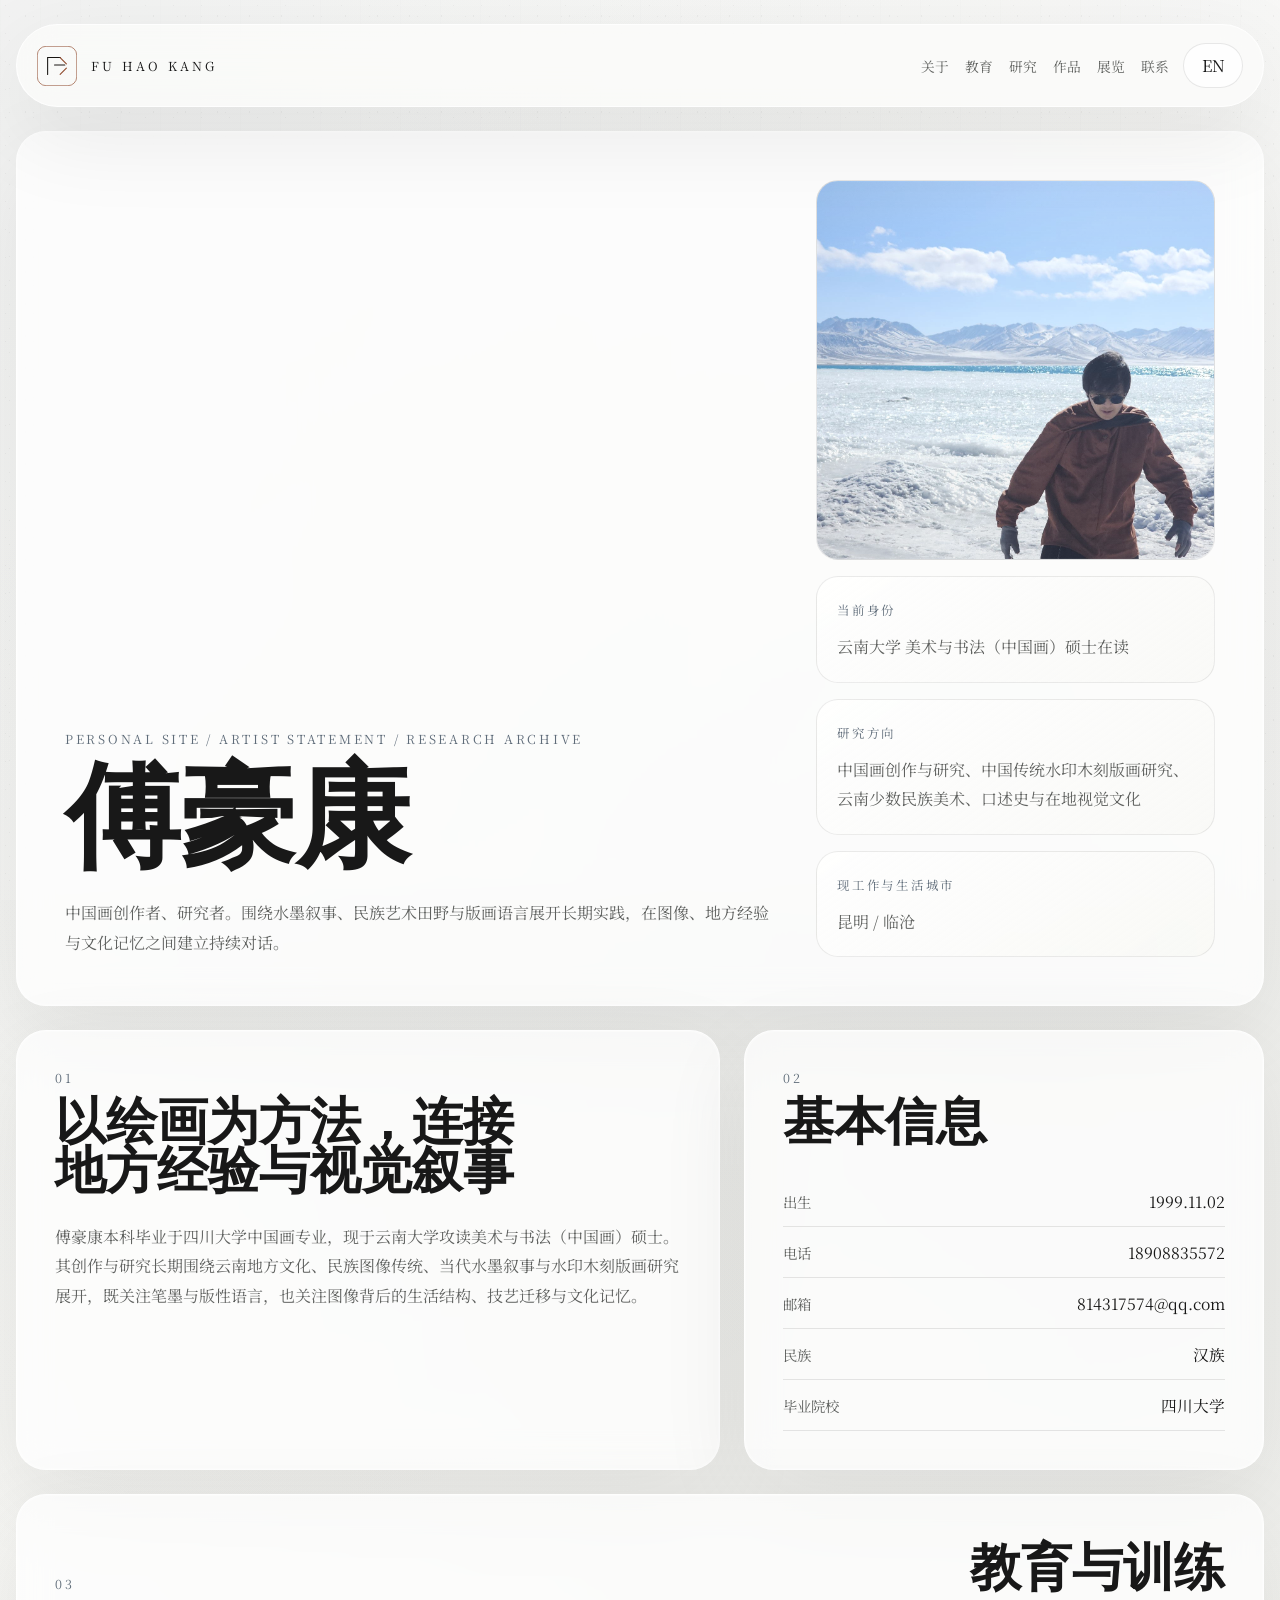
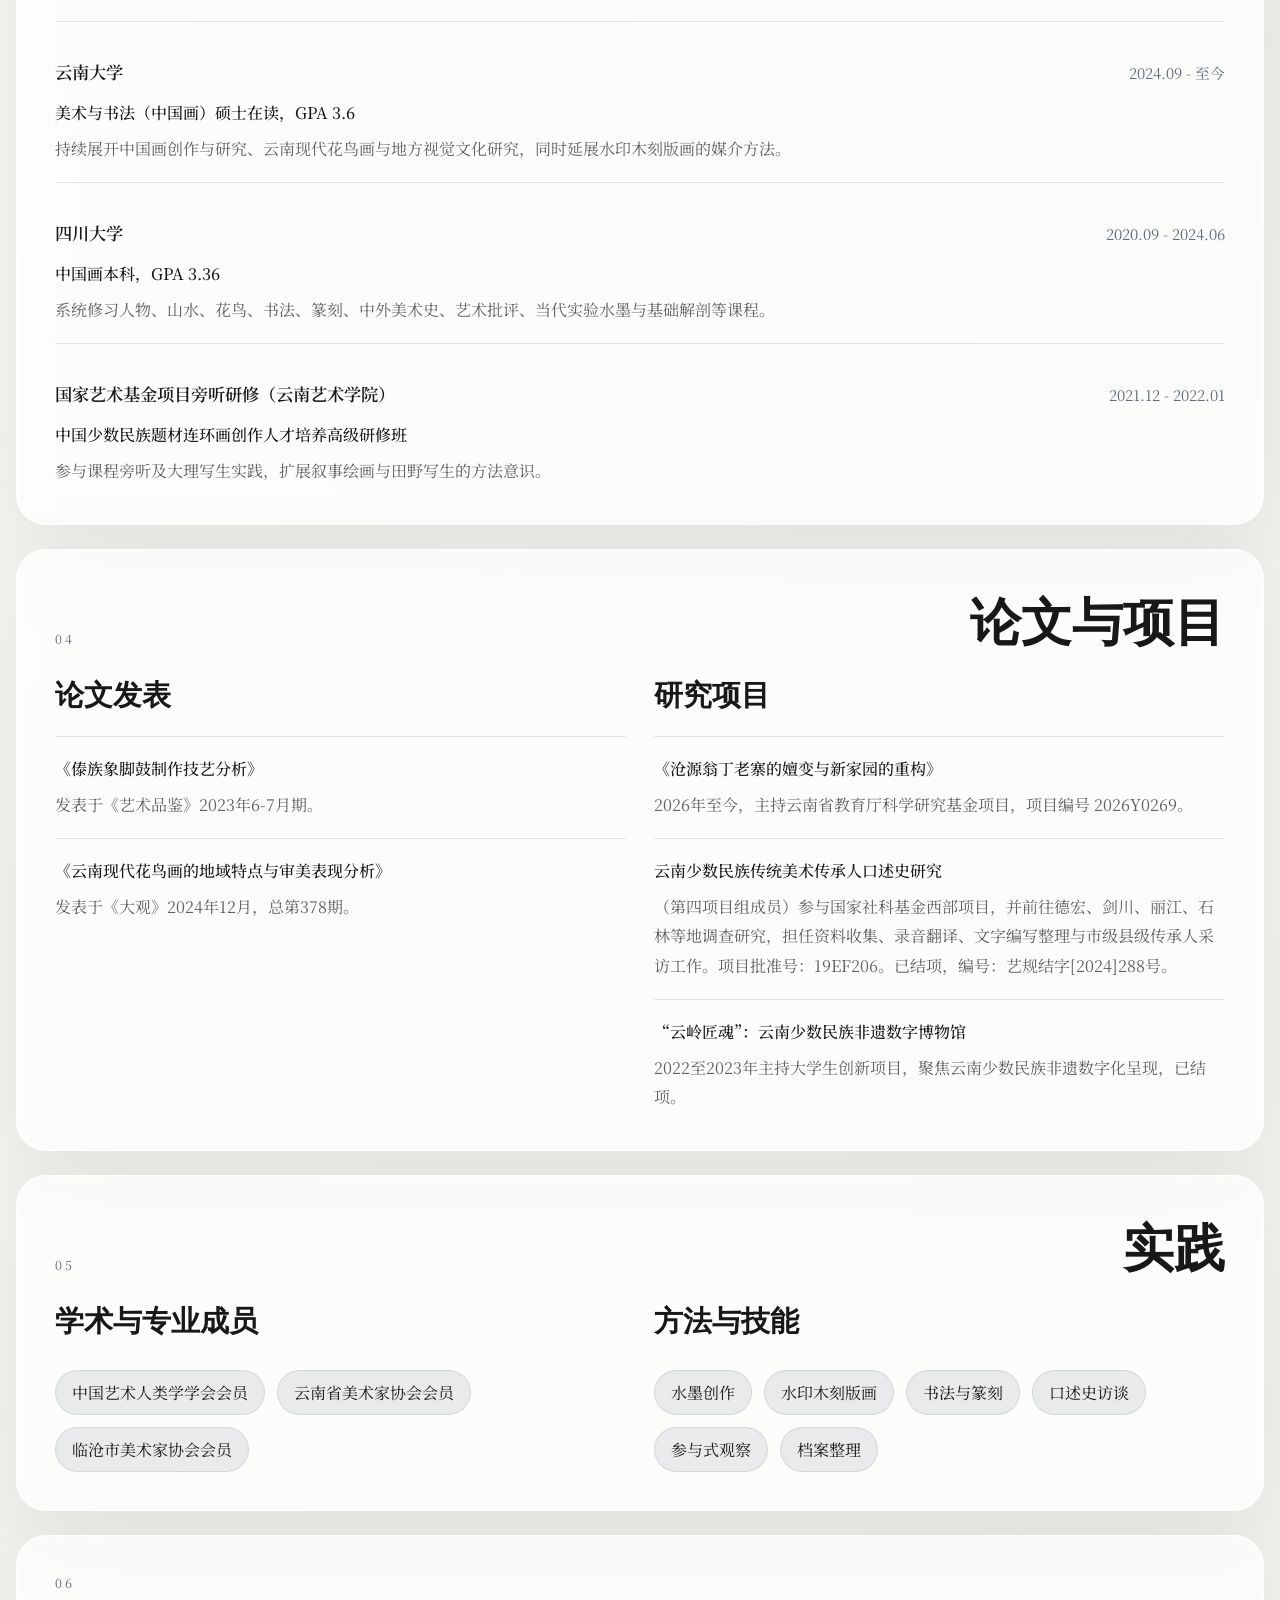
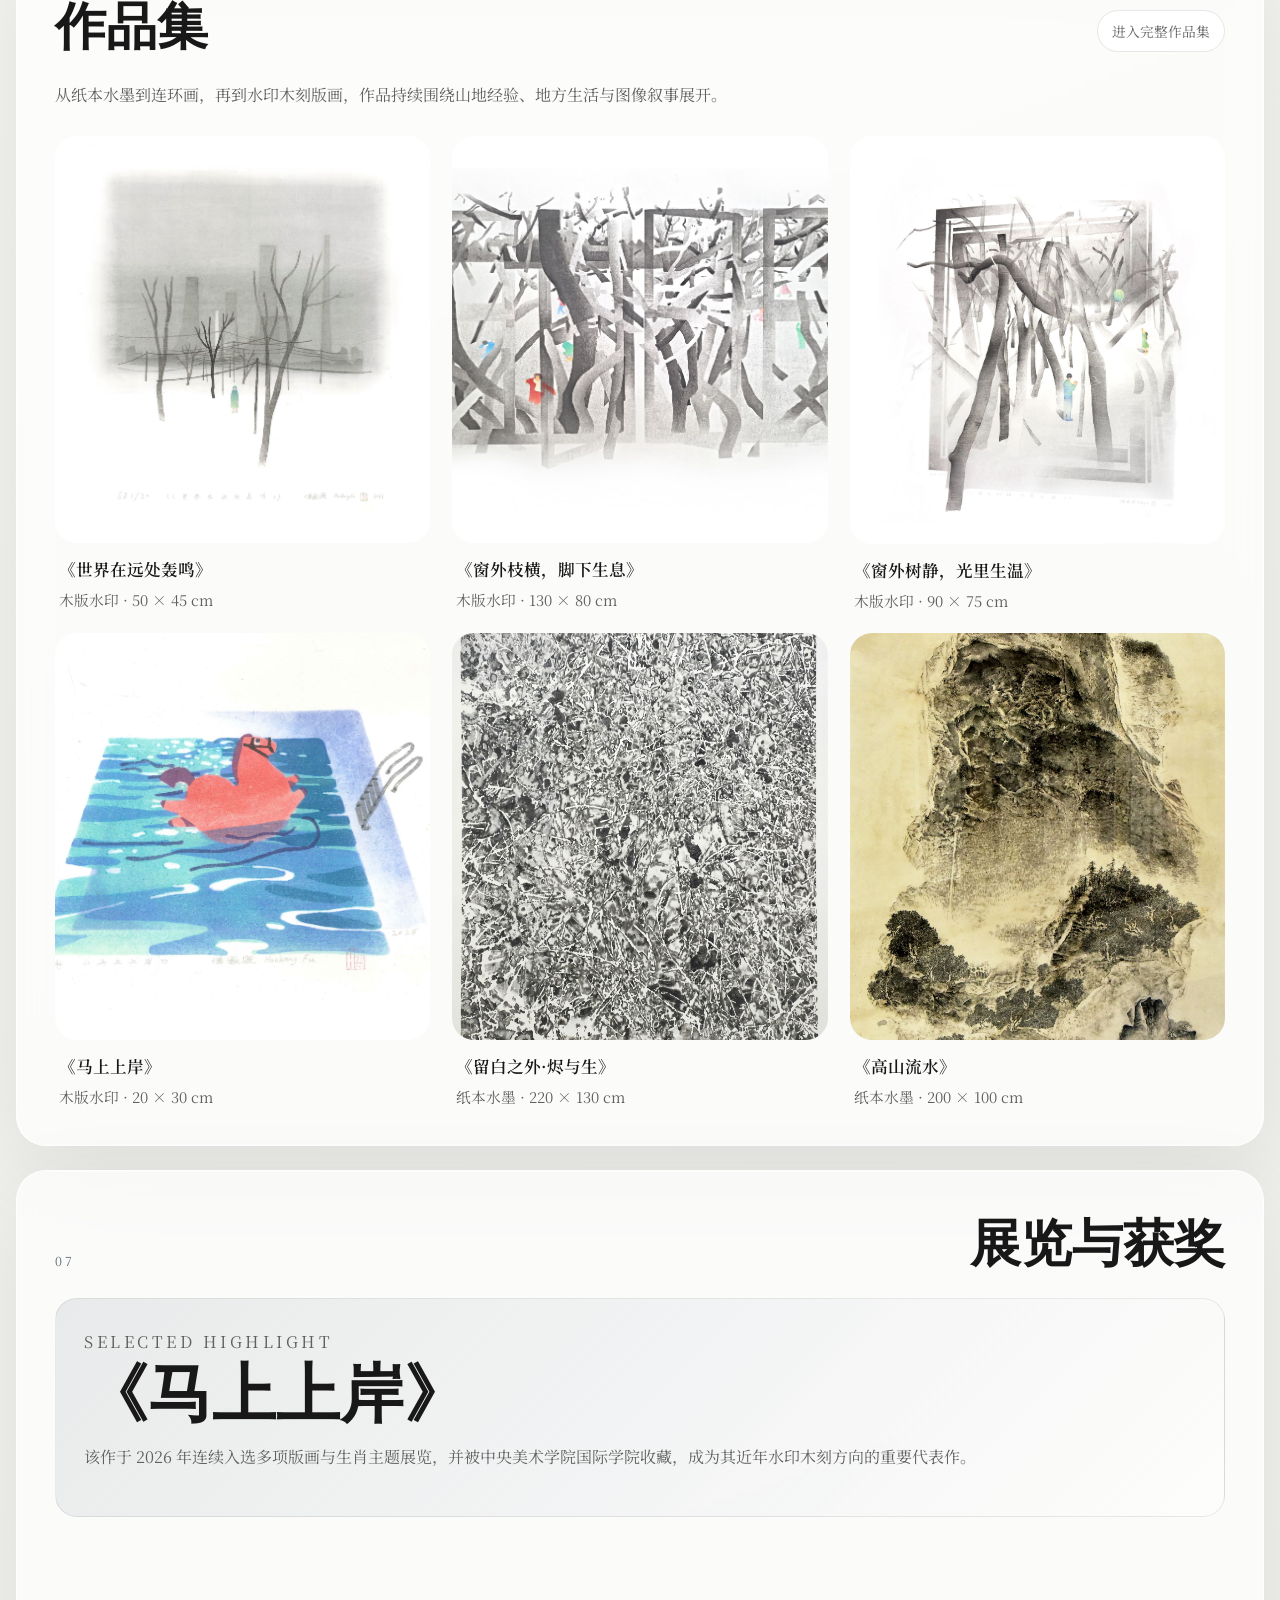
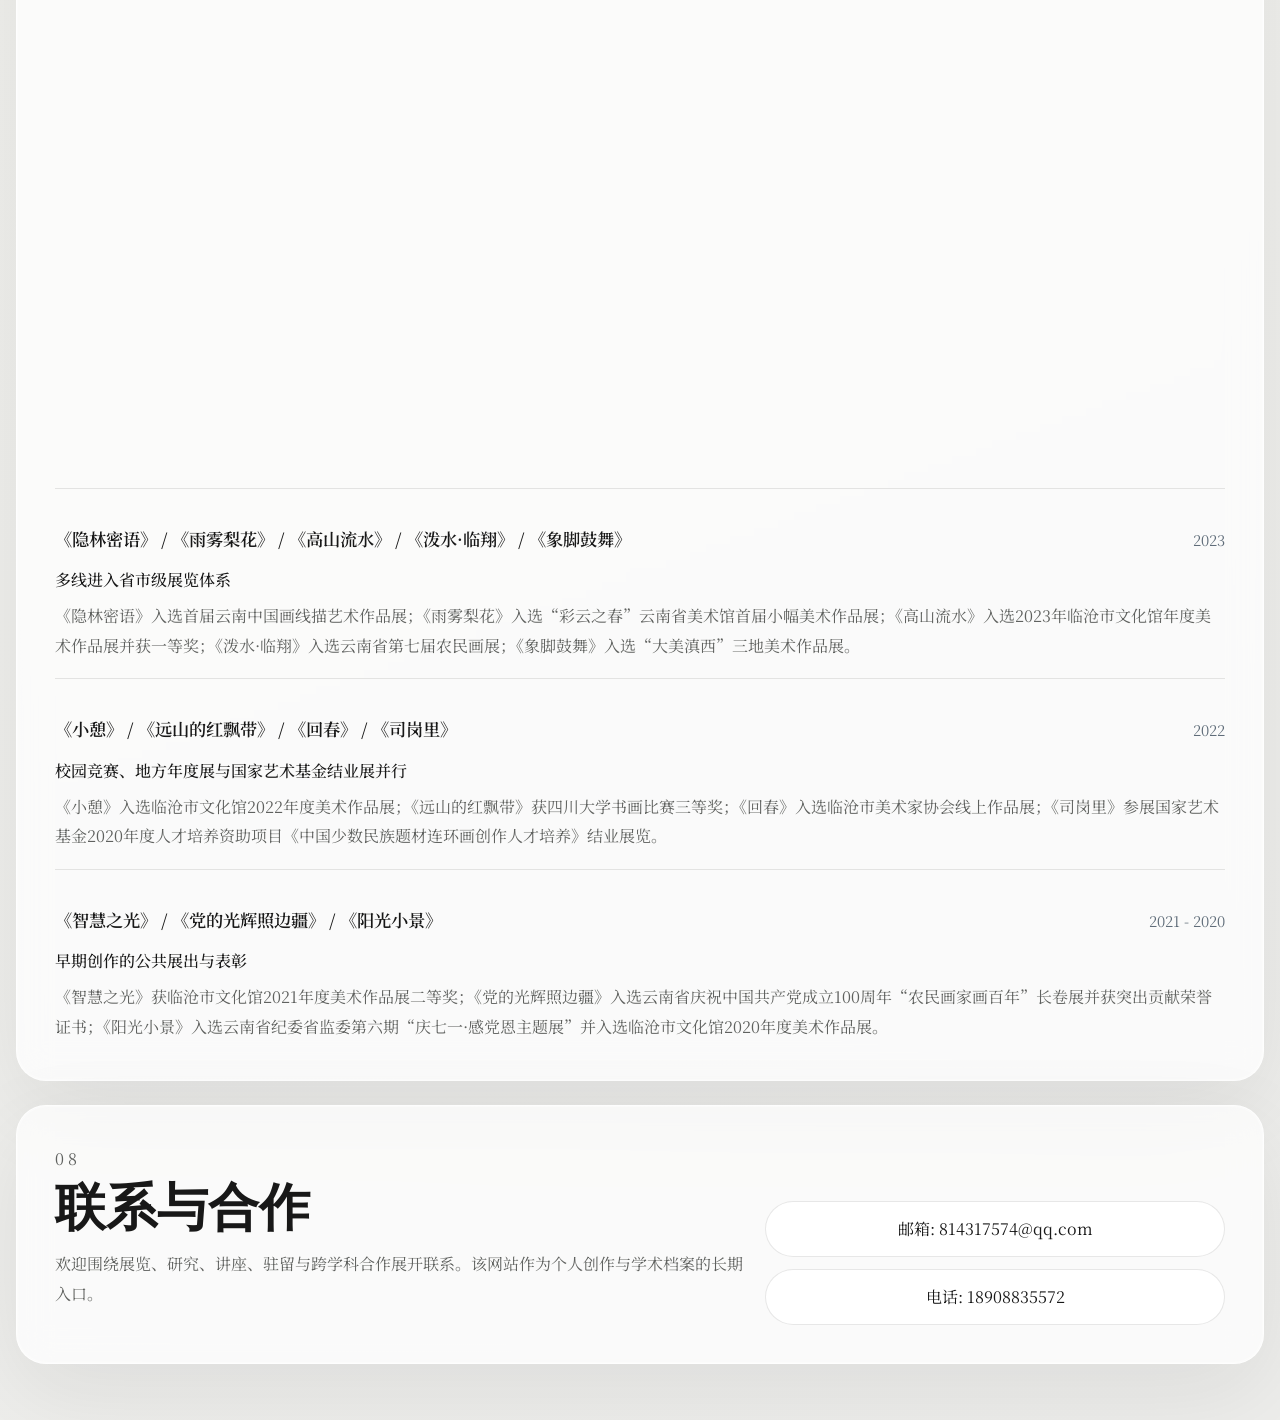
==== index.html @ 62b1da73 "Add files via upload" ====
<!DOCTYPE html>
<html lang="zh-CN">
  <head>
    <meta charset="UTF-8" />
    <meta name="viewport" content="width=device-width, initial-scale=1.0" />
    <title>傅豪康 | Fu Haokang</title>
    <meta
      name="description"
      content="傅豪康个人网站，中英文双语呈现中国画创作、版画研究、展览履历与作品集。"
    />
    <link rel="preconnect" href="https://fonts.googleapis.com" />
    <link rel="preconnect" href="https://fonts.gstatic.com" crossorigin />
    <link
      href="https://fonts.googleapis.com/css2?family=Cormorant+Garamond:wght@400;500;600;700&family=Noto+Serif+SC:wght@400;500;600;700&display=swap"
      rel="stylesheet"
    />
    <link rel="stylesheet" href="./styles.css" />
  </head>
  <body data-page="home">
    <div class="site-shell">
      <div class="noise"></div>
      <header class="topbar">
        <a class="brand" href="./index.html" aria-label="Fu Haokang home">
          <img src="./assets/monogram.svg" alt="" />
          <span>FU HAO KANG</span>
        </a>
        <div class="topbar-actions">
          <nav class="topnav" aria-label="Section navigation">
            <a href="#about" data-nav="about"></a>
            <a href="#education" data-nav="education"></a>
            <a href="#research" data-nav="research"></a>
            <a href="#portfolio" data-nav="portfolio"></a>
            <a href="#exhibitions" data-nav="exhibitions"></a>
            <a href="#contact" data-nav="contact"></a>
          </nav>
          <button class="lang-toggle" type="button" aria-live="polite">EN</button>
        </div>
      </header>

      <main id="home">
        <section class="hero panel">
          <div class="hero-copy">
            <p class="eyebrow" data-field="heroEyebrow"></p>
            <h1 data-field="heroTitle"></h1>
            <p class="hero-lead" data-field="heroLead"></p>
          </div>
          <div class="hero-meta">
            <figure class="portrait-card">
              <img src="./assets/portrait.jpg" alt="Portrait of Fu Haokang" />
            </figure>
            <div class="hero-card">
              <span class="card-label" data-field="metaCurrentLabel"></span>
              <p data-field="metaCurrentValue"></p>
            </div>
            <div class="hero-card">
              <span class="card-label" data-field="metaFocusLabel"></span>
              <p data-field="metaFocusValue"></p>
            </div>
            <div class="hero-card">
              <span class="card-label" data-field="metaLocationLabel"></span>
              <p data-field="metaLocationValue"></p>
            </div>
          </div>
        </section>

        <section class="intro-grid">
          <article class="panel statement" id="about">
            <p class="section-index">01</p>
            <h2 data-field="aboutTitle"></h2>
            <p class="statement-text" data-field="aboutBody"></p>
          </article>

          <aside class="panel quickfacts">
            <p class="section-index">02</p>
            <h2 data-field="factsTitle"></h2>
            <ul id="facts-list"></ul>
          </aside>
        </section>

        <section class="panel timeline-section" id="education">
          <div class="section-heading">
            <p class="section-index">03</p>
            <h2 data-field="educationTitle"></h2>
          </div>
          <div class="timeline" id="education-list"></div>
        </section>

        <section class="panel split-section" id="research">
          <div class="section-heading">
            <p class="section-index">04</p>
            <h2 data-field="researchTitle"></h2>
          </div>
          <div class="split-columns">
            <div>
              <h3 data-field="publicationsTitle"></h3>
              <div class="stack-list" id="publications-list"></div>
            </div>
            <div>
              <h3 data-field="projectsTitle"></h3>
              <div class="stack-list" id="projects-list"></div>
            </div>
          </div>
        </section>

        <section class="panel split-section">
          <div class="section-heading">
            <p class="section-index">05</p>
            <h2 data-field="practiceTitle"></h2>
          </div>
          <div class="split-columns">
            <div>
              <h3 data-field="affiliationsTitle"></h3>
              <ul class="tag-list" id="affiliations-list"></ul>
            </div>
            <div>
              <h3 data-field="skillsTitle"></h3>
              <ul class="tag-list" id="skills-list"></ul>
            </div>
          </div>
        </section>

        <section class="panel portfolio-home" id="portfolio">
          <div class="section-heading">
            <div>
              <p class="section-index">06</p>
              <h2 data-field="portfolioTitle"></h2>
            </div>
            <a class="section-link" href="./portfolio.html" data-field="portfolioLink"></a>
          </div>
          <p class="portfolio-intro" data-field="portfolioLead"></p>
          <div class="portfolio-grid" id="portfolio-preview"></div>
        </section>

        <section class="panel exhibitions-section" id="exhibitions">
          <div class="section-heading">
            <p class="section-index">07</p>
            <h2 data-field="exhibitionsTitle"></h2>
          </div>
          <div class="exhibition-feature">
            <p class="feature-kicker" data-field="featureKicker"></p>
            <h3 data-field="featureTitle"></h3>
            <p data-field="featureBody"></p>
          </div>
          <div class="timeline compact" id="exhibitions-list"></div>
        </section>

        <section class="contact-band panel" id="contact">
          <div>
            <p class="section-index">08</p>
            <h2 data-field="contactTitle"></h2>
            <p data-field="contactLead"></p>
          </div>
          <div class="contact-actions">
            <a id="email-link" class="contact-link" href=""></a>
            <a id="phone-link" class="contact-link" href=""></a>
          </div>
        </section>
      </main>
    </div>

    <script src="./site-data.js"></script>
    <script src="./script.js"></script>
  </body>
</html>
---- styles.css ----
:root {
  --bg: #f4f4f1;
  --bg-deep: #ecece7;
  --paper: rgba(255, 255, 255, 0.72);
  --paper-strong: rgba(255, 255, 255, 0.9);
  --ink: #181818;
  --muted: #5f615f;
  --line: rgba(24, 24, 24, 0.1);
  --accent: #5f6c79;
  --accent-soft: rgba(95, 108, 121, 0.12);
  --shadow: 0 28px 90px rgba(20, 20, 20, 0.08);
  --font-display: "Cormorant Garamond", Georgia, serif;
  --font-body: "Noto Serif SC", "Songti SC", "STSong", serif;
  --radius: 30px;
}

* {
  box-sizing: border-box;
}

html {
  scroll-behavior: smooth;
}

body {
  margin: 0;
  color: var(--ink);
  background:
    radial-gradient(circle at top left, rgba(95, 108, 121, 0.07), transparent 25%),
    radial-gradient(circle at 85% 18%, rgba(124, 130, 126, 0.08), transparent 24%),
    linear-gradient(160deg, #fafaf8 0%, #f2f2ee 52%, #ededeb 100%);
  font-family: var(--font-body);
  min-height: 100vh;
}

body::before {
  content: "";
  position: fixed;
  inset: 0;
  background:
    linear-gradient(rgba(255, 255, 255, 0.18), rgba(255, 255, 255, 0.18)),
    repeating-linear-gradient(
      90deg,
      rgba(24, 24, 24, 0.012) 0,
      rgba(24, 24, 24, 0.012) 1px,
      transparent 1px,
      transparent 40px
    );
  pointer-events: none;
}

.site-shell {
  position: relative;
  width: min(1320px, calc(100% - 32px));
  margin: 0 auto;
  padding: 24px 0 56px;
}

.noise {
  position: fixed;
  inset: 0;
  opacity: 0.04;
  pointer-events: none;
  background-image:
    radial-gradient(circle at 20% 20%, #000 0.7px, transparent 0.8px),
    radial-gradient(circle at 80% 50%, #000 0.6px, transparent 0.7px),
    radial-gradient(circle at 40% 70%, #000 0.6px, transparent 0.7px);
  background-size: 28px 28px, 32px 32px, 24px 24px;
}

.topbar {
  position: sticky;
  top: 18px;
  z-index: 20;
  display: flex;
  align-items: center;
  justify-content: space-between;
  gap: 16px;
  margin-bottom: 24px;
  padding: 18px 20px;
  background: rgba(252, 252, 250, 0.78);
  backdrop-filter: blur(18px);
  border: 1px solid rgba(255, 255, 255, 0.8);
  border-radius: 999px;
  box-shadow: var(--shadow);
}

.brand {
  display: inline-flex;
  align-items: center;
  gap: 14px;
  color: var(--ink);
  text-decoration: none;
  letter-spacing: 0.26em;
  font-size: 0.78rem;
}

.brand img {
  width: 40px;
  height: 40px;
}

.topbar-actions {
  display: flex;
  align-items: center;
  gap: 14px;
}

.topnav {
  display: flex;
  gap: 16px;
  flex-wrap: wrap;
}

.topnav a,
.lang-toggle,
.contact-link,
.section-link,
.portfolio-card a {
  transition: transform 220ms ease, background-color 220ms ease, color 220ms ease,
    border-color 220ms ease;
}

.topnav a,
.section-link {
  color: var(--muted);
  text-decoration: none;
  font-size: 0.86rem;
}

.topnav a:hover,
.topnav a:focus-visible,
.contact-link:hover,
.contact-link:focus-visible,
.section-link:hover,
.section-link:focus-visible {
  color: var(--ink);
  transform: translateY(-1px);
}

.lang-toggle {
  border: 1px solid var(--line);
  background: var(--paper-strong);
  color: var(--ink);
  font: inherit;
  border-radius: 999px;
  padding: 10px 14px;
  cursor: pointer;
  min-width: 60px;
}

main {
  display: grid;
  gap: 24px;
}

.panel {
  position: relative;
  overflow: hidden;
  background: var(--paper);
  border: 1px solid rgba(255, 255, 255, 0.72);
  border-radius: var(--radius);
  box-shadow: var(--shadow);
  backdrop-filter: blur(16px);
}

.panel::after {
  content: "";
  position: absolute;
  inset: 0;
  border-radius: inherit;
  pointer-events: none;
  border: 1px solid rgba(255, 255, 255, 0.32);
}

.hero {
  display: grid;
  grid-template-columns: 1.45fr 0.8fr;
  gap: 28px;
  padding: 48px;
  min-height: 74vh;
  align-items: end;
}

.page-hero,
.statement,
.quickfacts,
.timeline-section,
.split-section,
.portfolio-home,
.exhibitions-section,
.contact-band,
.artwork-layout {
  padding: 38px;
}

.eyebrow,
.section-index,
.card-label,
.feature-kicker {
  margin: 0;
  color: var(--accent);
  letter-spacing: 0.22em;
  text-transform: uppercase;
  font-size: 0.78rem;
}

.hero h1,
.page-hero h1,
.section-heading h2,
.statement h2,
.quickfacts h2,
.contact-band h2,
.exhibition-feature h3,
.artwork-copy h1 {
  margin: 0;
  font-family: var(--font-display);
  font-weight: 600;
  line-height: 0.94;
  text-wrap: balance;
}

.hero h1 {
  margin-top: 18px;
  font-size: clamp(4rem, 9vw, 8.4rem);
  max-width: 8ch;
}

.page-hero h1,
.artwork-copy h1 {
  margin-top: 16px;
  font-size: clamp(3rem, 7vw, 6rem);
}

.hero-lead,
.statement-text,
.contact-band p,
.hero-card p,
.timeline-body,
.stack-item p,
.exhibition-feature p,
.page-lead,
.portfolio-intro,
.artwork-description,
.artwork-meta {
  color: var(--muted);
  line-height: 1.85;
  font-size: 1rem;
}

.hero-lead,
.page-lead {
  max-width: 44rem;
  margin: 24px 0 0;
}

.hero-meta {
  display: grid;
  gap: 16px;
}

.portrait-card {
  position: relative;
  margin: 0;
  min-height: 380px;
  overflow: hidden;
  border-radius: 22px;
  border: 1px solid rgba(24, 24, 24, 0.08);
  background:
    linear-gradient(160deg, rgba(95, 108, 121, 0.12), rgba(255, 255, 255, 0.44));
}

.portrait-card::after {
  content: "";
  position: absolute;
  inset: 0;
  background:
    linear-gradient(to top, rgba(24, 24, 24, 0.08), transparent 48%),
    linear-gradient(to bottom, rgba(255, 255, 255, 0.16), transparent 20%);
}

.portrait-card img {
  width: 100%;
  height: 100%;
  object-fit: cover;
  object-position: center top;
  filter: saturate(0.82) contrast(1.01) brightness(1.02);
}

.hero-card,
.artwork-details,
.exhibition-feature {
  background:
    linear-gradient(145deg, rgba(255, 255, 255, 0.78), rgba(247, 247, 243, 0.58));
  border: 1px solid rgba(24, 24, 24, 0.08);
  border-radius: 22px;
}

.hero-card {
  padding: 20px;
}

.hero-card p {
  margin: 12px 0 0;
}

.intro-grid {
  display: grid;
  gap: 24px;
  grid-template-columns: 1.15fr 0.85fr;
}

.statement h2,
.quickfacts h2,
.section-heading h2,
.contact-band h2 {
  margin-top: 12px;
  font-size: clamp(2.2rem, 4vw, 4rem);
}

.statement-text {
  margin-top: 26px;
  max-width: 44rem;
}

.quickfacts ul,
.tag-list {
  list-style: none;
  padding: 0;
  margin: 28px 0 0;
}

.quickfacts li {
  padding: 14px 0;
  border-bottom: 1px solid var(--line);
  display: flex;
  align-items: baseline;
  justify-content: space-between;
  gap: 16px;
}

.fact-label {
  color: var(--muted);
  font-size: 0.9rem;
}

.fact-value {
  text-align: right;
  font-size: 0.98rem;
}

.section-heading {
  display: flex;
  align-items: end;
  justify-content: space-between;
  gap: 18px;
  margin-bottom: 28px;
}

.timeline,
.stack-list {
  display: grid;
  gap: 18px;
}

.timeline-item,
.stack-item {
  display: grid;
  gap: 10px;
  padding: 20px 0 0;
  border-top: 1px solid var(--line);
}

.timeline-head {
  display: flex;
  align-items: baseline;
  justify-content: space-between;
  gap: 20px;
}

.timeline-title {
  font-size: 1.08rem;
  font-weight: 600;
}

.timeline-period {
  color: var(--accent);
  font-size: 0.92rem;
  white-space: nowrap;
}

.timeline-subtitle,
.stack-item h4 {
  margin: 0;
  color: var(--ink);
  font-weight: 500;
}

.timeline-body,
.stack-item p {
  margin: 0;
}

.split-columns {
  display: grid;
  grid-template-columns: 1fr 1fr;
  gap: 28px;
}

.split-columns h3 {
  margin: 0 0 20px;
  font-family: var(--font-display);
  font-size: 1.8rem;
  font-weight: 600;
}

.tag-list {
  display: flex;
  flex-wrap: wrap;
  gap: 12px;
}

.tag-list li {
  padding: 10px 16px;
  border-radius: 999px;
  background: var(--accent-soft);
  color: var(--ink);
  border: 1px solid rgba(95, 108, 121, 0.14);
}

.portfolio-intro {
  margin: 0 0 26px;
  max-width: 48rem;
}

.portfolio-grid {
  display: grid;
  grid-template-columns: repeat(3, minmax(0, 1fr));
  gap: 22px;
}

.portfolio-grid.full {
  grid-template-columns: repeat(3, minmax(0, 1fr));
}

.portfolio-card a {
  display: block;
  color: inherit;
  text-decoration: none;
}

.portfolio-card-media {
  overflow: hidden;
  border-radius: 22px;
  background: rgba(245, 245, 242, 0.9);
  aspect-ratio: 0.92;
}

.portfolio-card-media.tall {
  aspect-ratio: 0.82;
}

.portfolio-card-media img {
  width: 100%;
  height: 100%;
  object-fit: cover;
  display: block;
  transition: transform 320ms ease;
}

.portfolio-card a:hover img,
.portfolio-card a:focus-visible img {
  transform: scale(1.03);
}

.portfolio-card-copy {
  padding: 14px 4px 0;
}

.portfolio-card-title {
  margin: 0;
  font-size: 1.04rem;
  font-weight: 600;
}

.portfolio-card-meta {
  margin: 8px 0 0;
  color: var(--muted);
  font-size: 0.92rem;
}

.section-link {
  display: inline-flex;
  align-items: center;
  gap: 8px;
  padding: 10px 14px;
  border-radius: 999px;
  border: 1px solid var(--line);
  background: var(--paper-strong);
}

.exhibition-feature {
  padding: 28px;
  margin-bottom: 28px;
  background:
    linear-gradient(135deg, rgba(95, 108, 121, 0.12), rgba(255, 255, 255, 0.48));
}

.exhibition-feature h3 {
  margin-top: 10px;
  font-size: clamp(2rem, 5vw, 4rem);
}

.contact-band {
  display: grid;
  grid-template-columns: 1.2fr 0.8fr;
  gap: 20px;
  align-items: end;
}

.contact-actions {
  display: grid;
  gap: 12px;
}

.contact-link {
  display: inline-flex;
  align-items: center;
  justify-content: center;
  min-height: 56px;
  padding: 14px 18px;
  border-radius: 999px;
  text-decoration: none;
  color: var(--ink);
  background: var(--paper-strong);
  border: 1px solid var(--line);
}

.artwork-layout {
  display: grid;
  grid-template-columns: 1.1fr 0.9fr;
  gap: 28px;
  align-items: start;
}

.artwork-media {
  overflow: hidden;
  border-radius: 24px;
  background: rgba(245, 245, 242, 0.95);
}

.artwork-media img {
  width: 100%;
  display: block;
}

.artwork-copy {
  display: grid;
  gap: 18px;
}

.artwork-meta,
.artwork-description {
  margin: 0;
}

.artwork-details {
  padding: 18px 20px;
}

.detail-row {
  display: flex;
  align-items: baseline;
  justify-content: space-between;
  gap: 16px;
  padding: 10px 0;
  border-bottom: 1px solid var(--line);
}

.detail-row:last-child {
  border-bottom: 0;
}

.detail-row span {
  color: var(--muted);
}

[data-animate] {
  opacity: 0;
  transform: translateY(24px);
  transition: opacity 700ms ease, transform 700ms ease;
}

[data-animate].is-visible {
  opacity: 1;
  transform: translateY(0);
}

@media (max-width: 1080px) {
  .hero,
  .intro-grid,
  .split-columns,
  .contact-band,
  .artwork-layout,
  .portfolio-grid,
  .portfolio-grid.full {
    grid-template-columns: 1fr;
  }

  .hero {
    min-height: unset;
    padding: 36px 28px;
  }
}

@media (max-width: 760px) {
  .site-shell {
    width: min(100% - 16px, 1320px);
    padding-top: 12px;
  }

  .topbar {
    position: static;
    border-radius: 28px;
    padding: 18px;
    align-items: flex-start;
    flex-direction: column;
  }

  .topbar-actions,
  .topnav {
    width: 100%;
    flex-wrap: wrap;
  }

  .topnav {
    gap: 10px 16px;
  }

  .page-hero,
  .statement,
  .quickfacts,
  .timeline-section,
  .split-section,
  .portfolio-home,
  .exhibitions-section,
  .contact-band,
  .artwork-layout {
    padding: 26px 20px;
  }

  .hero h1,
  .page-hero h1,
  .artwork-copy h1 {
    font-size: clamp(3rem, 17vw, 5.2rem);
  }

  .portrait-card {
    min-height: 320px;
  }

  .quickfacts li,
  .timeline-head,
  .section-heading,
  .detail-row {
    grid-template-columns: 1fr;
    display: grid;
  }

  .fact-value {
    text-align: left;
  }

  .timeline-period {
    white-space: normal;
  }
}
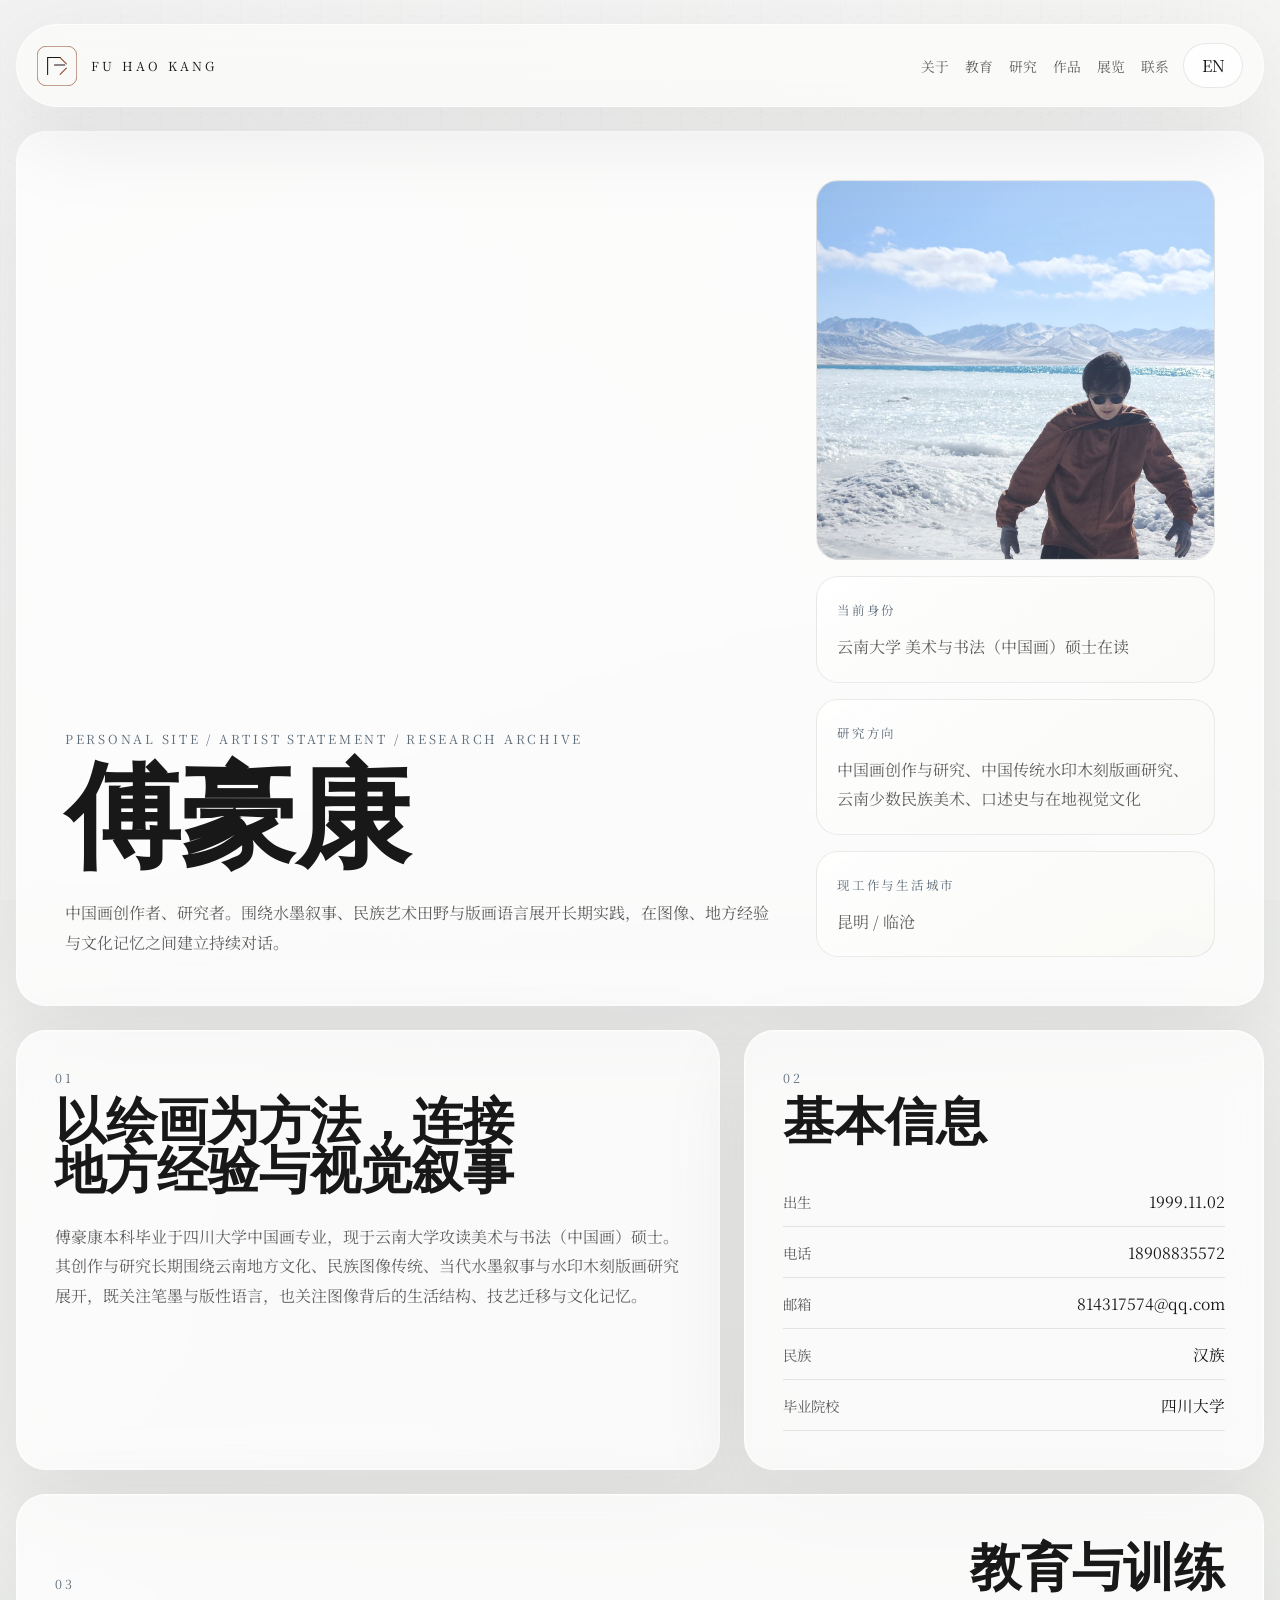
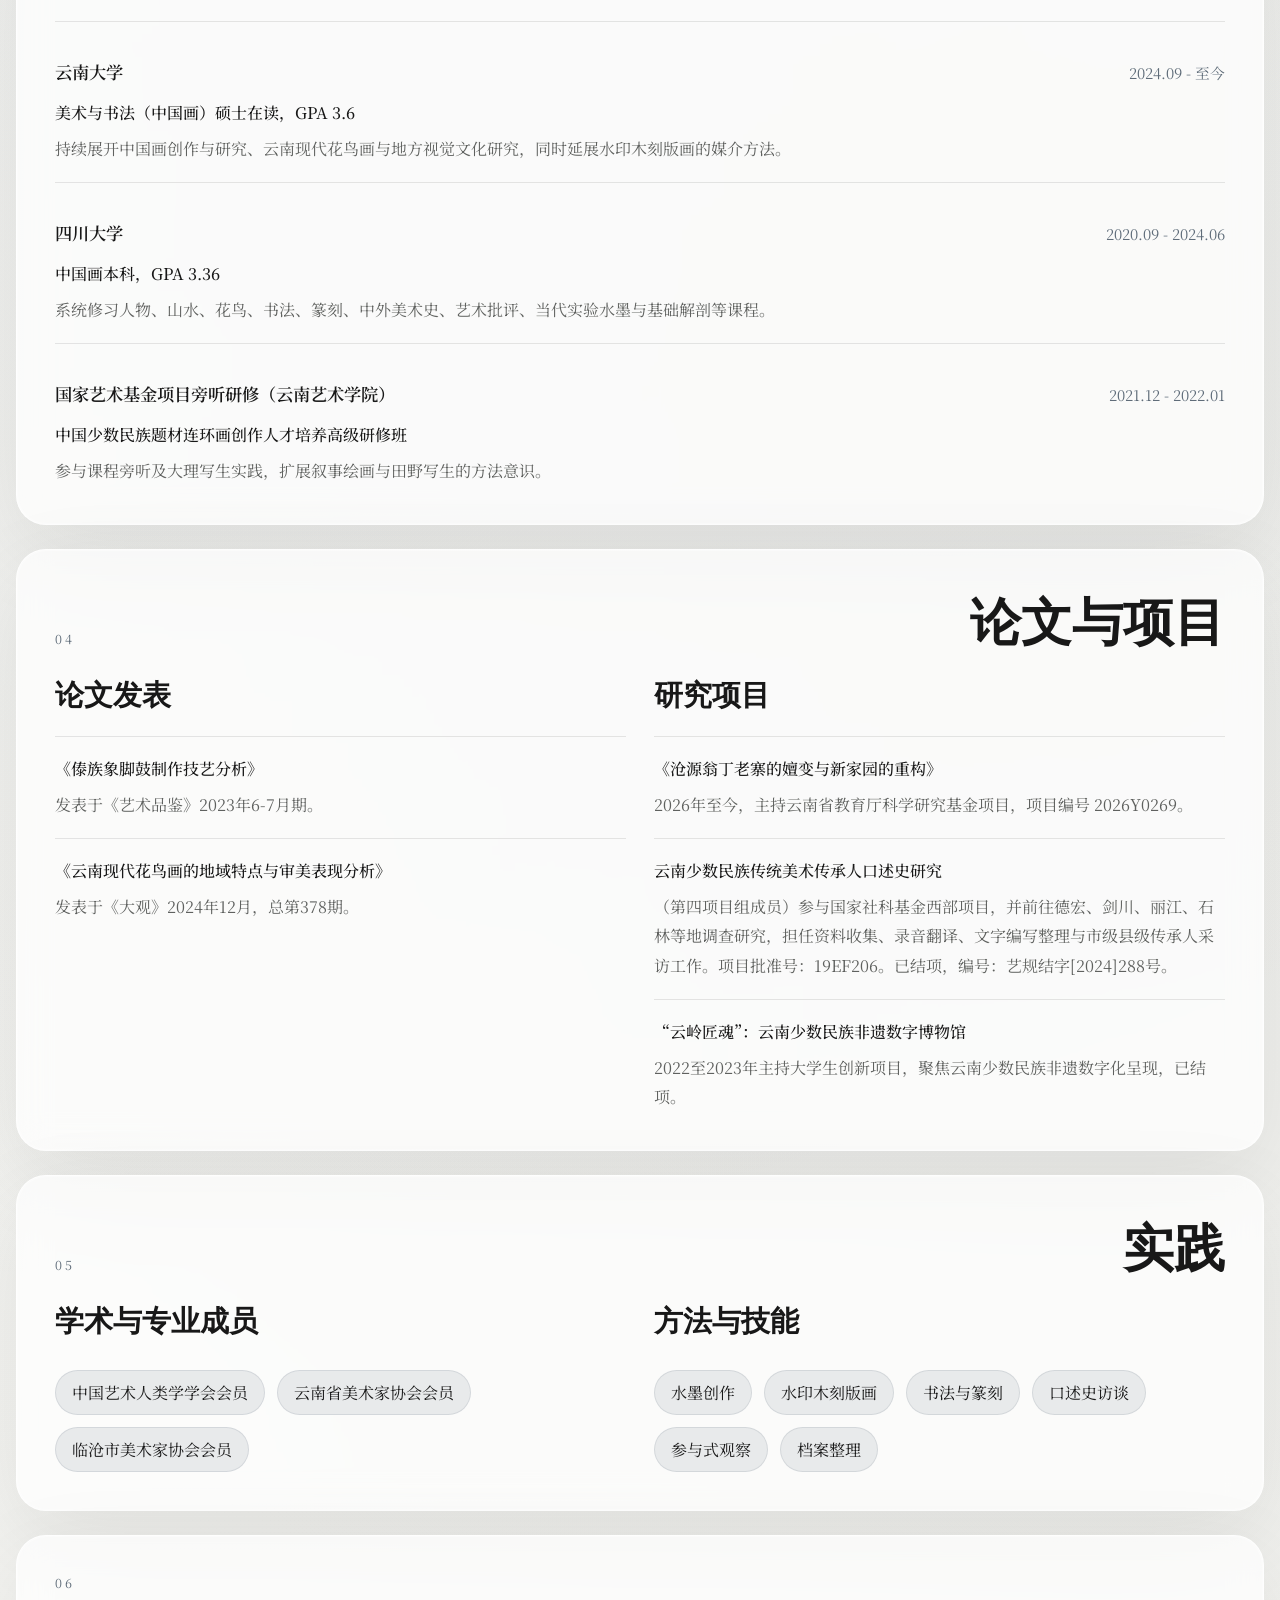
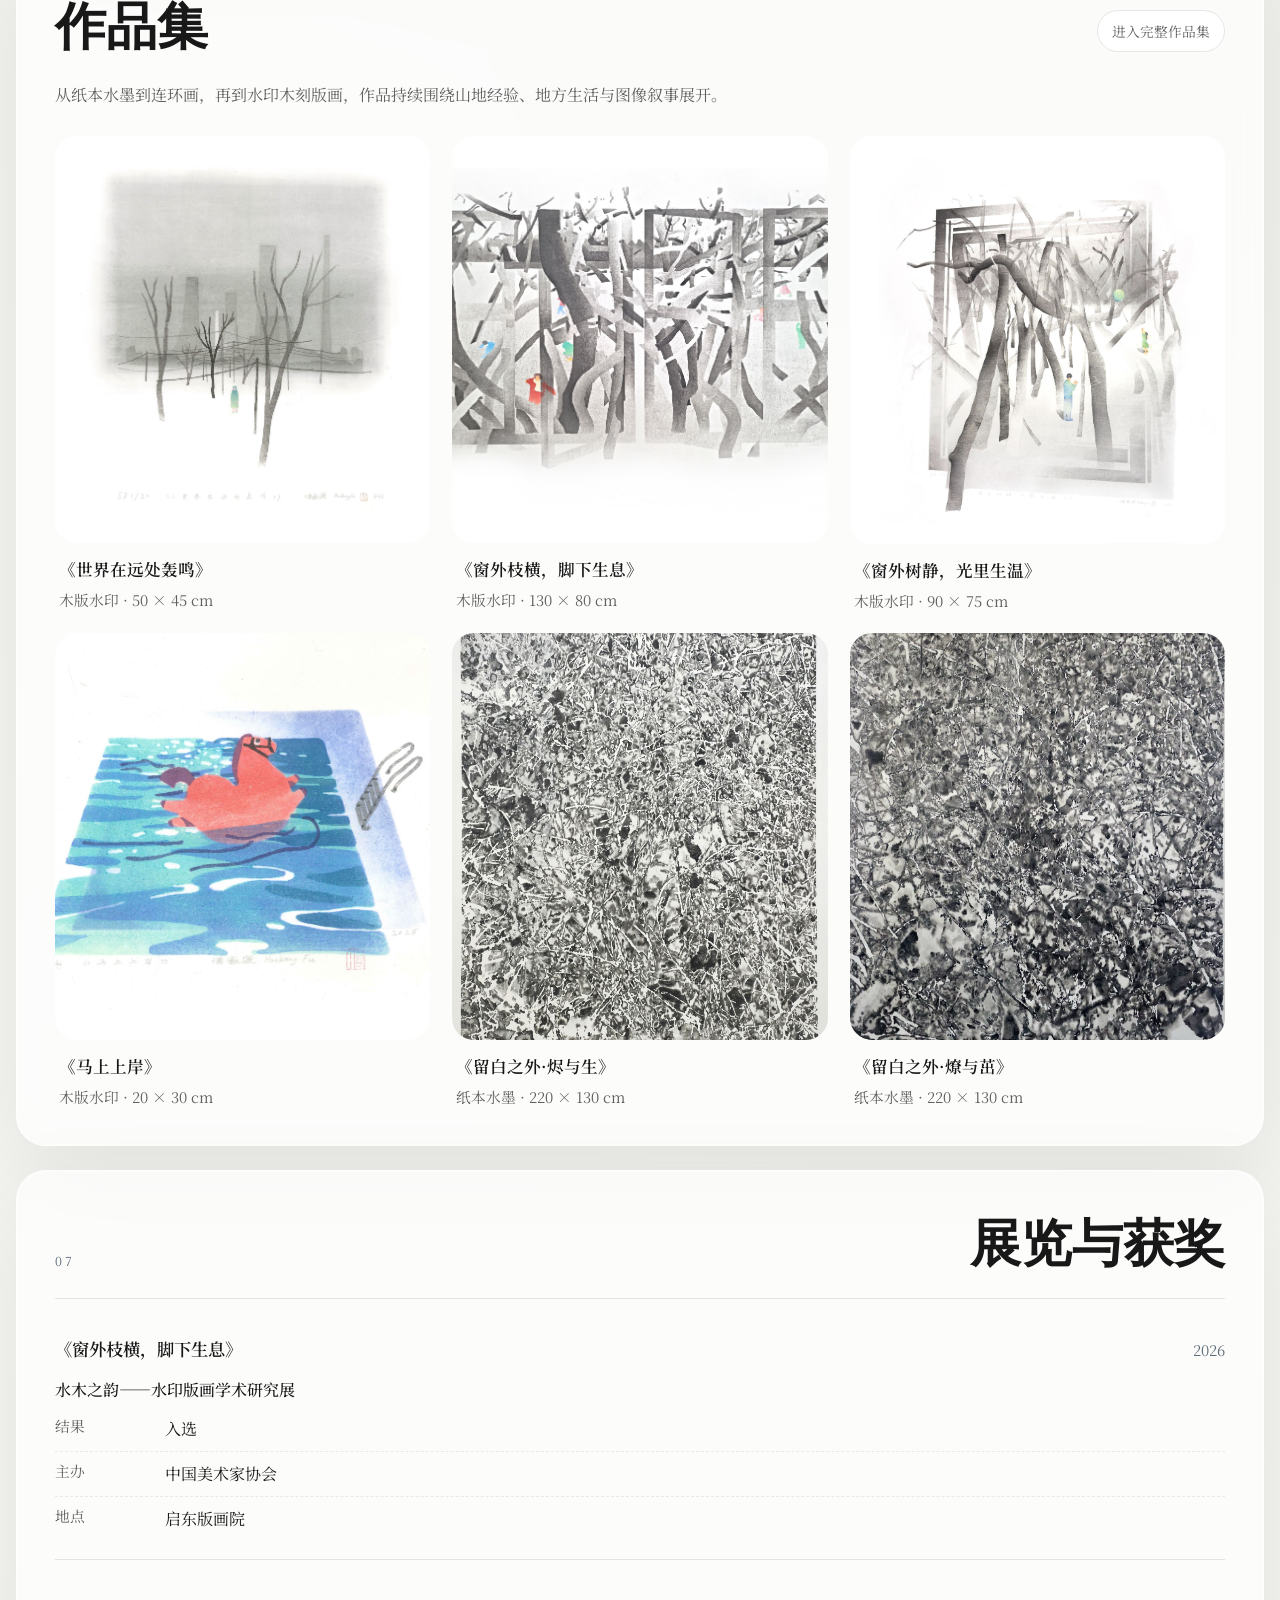
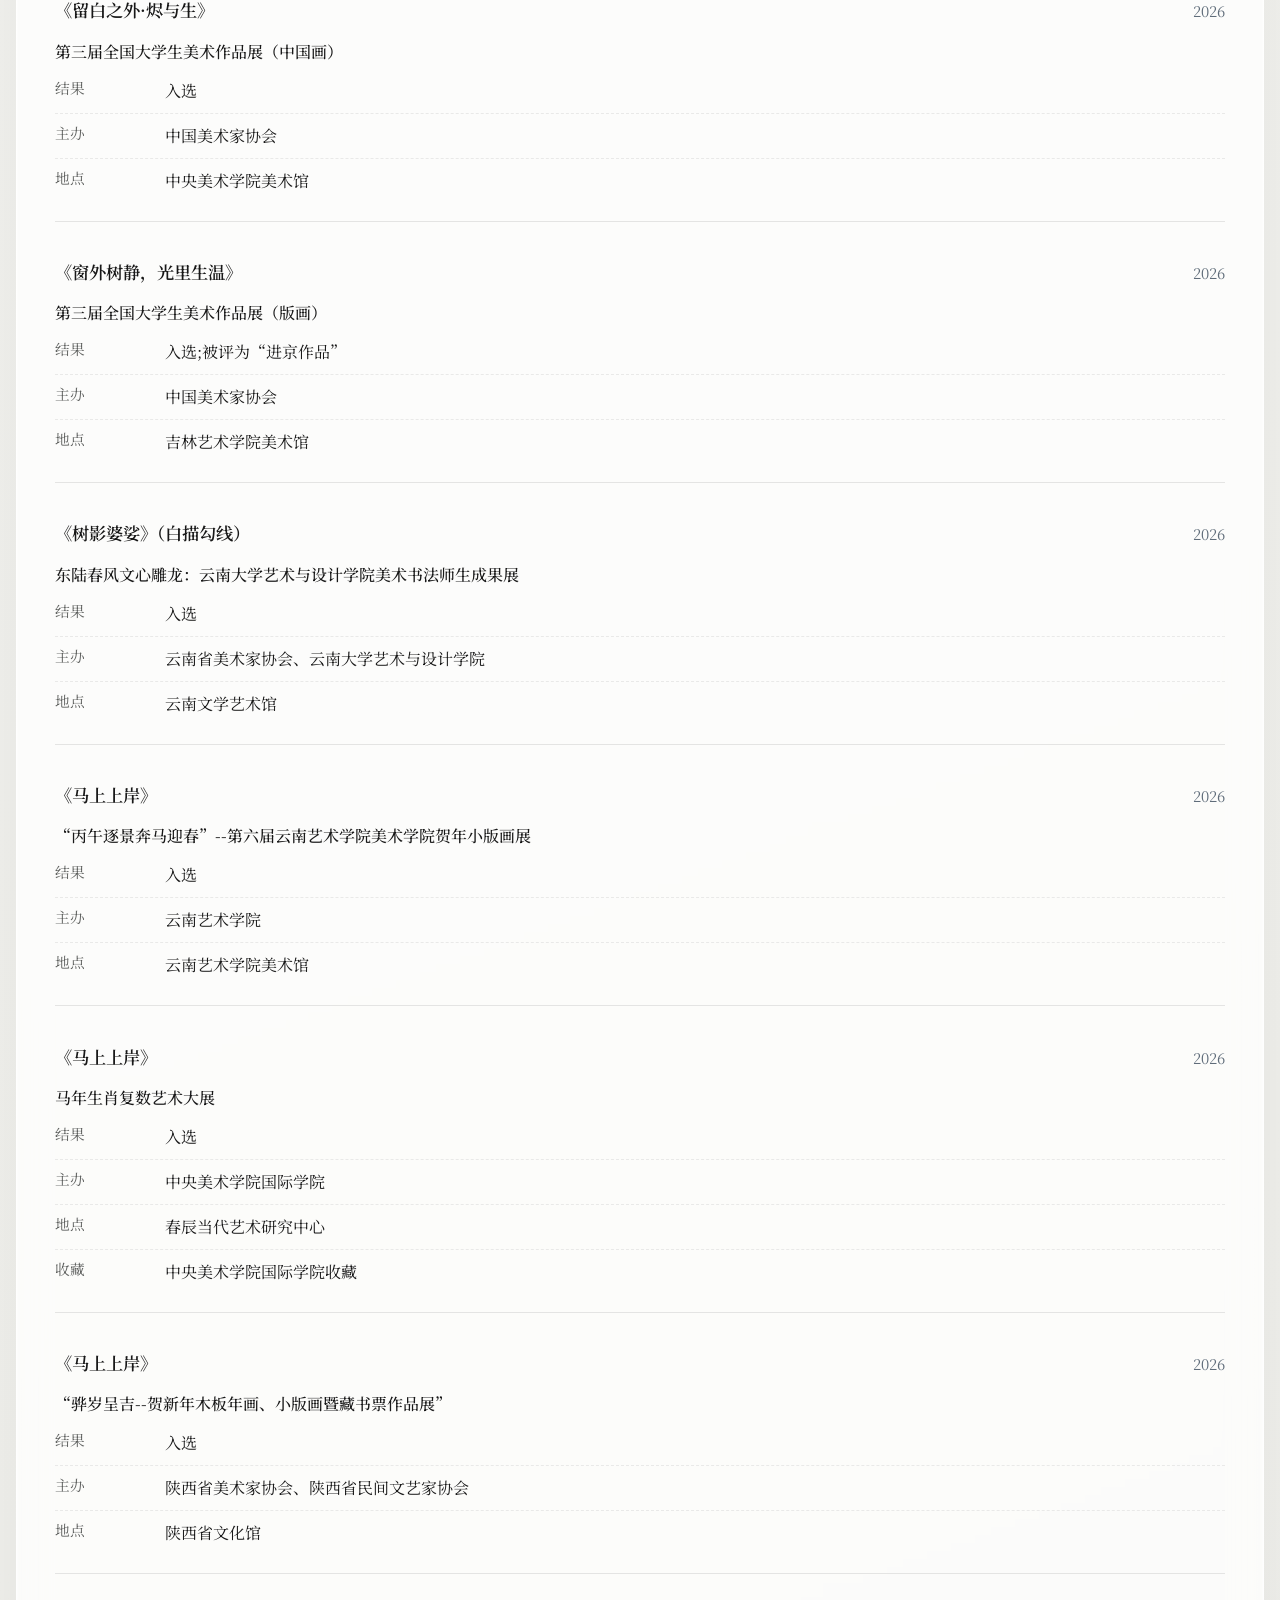
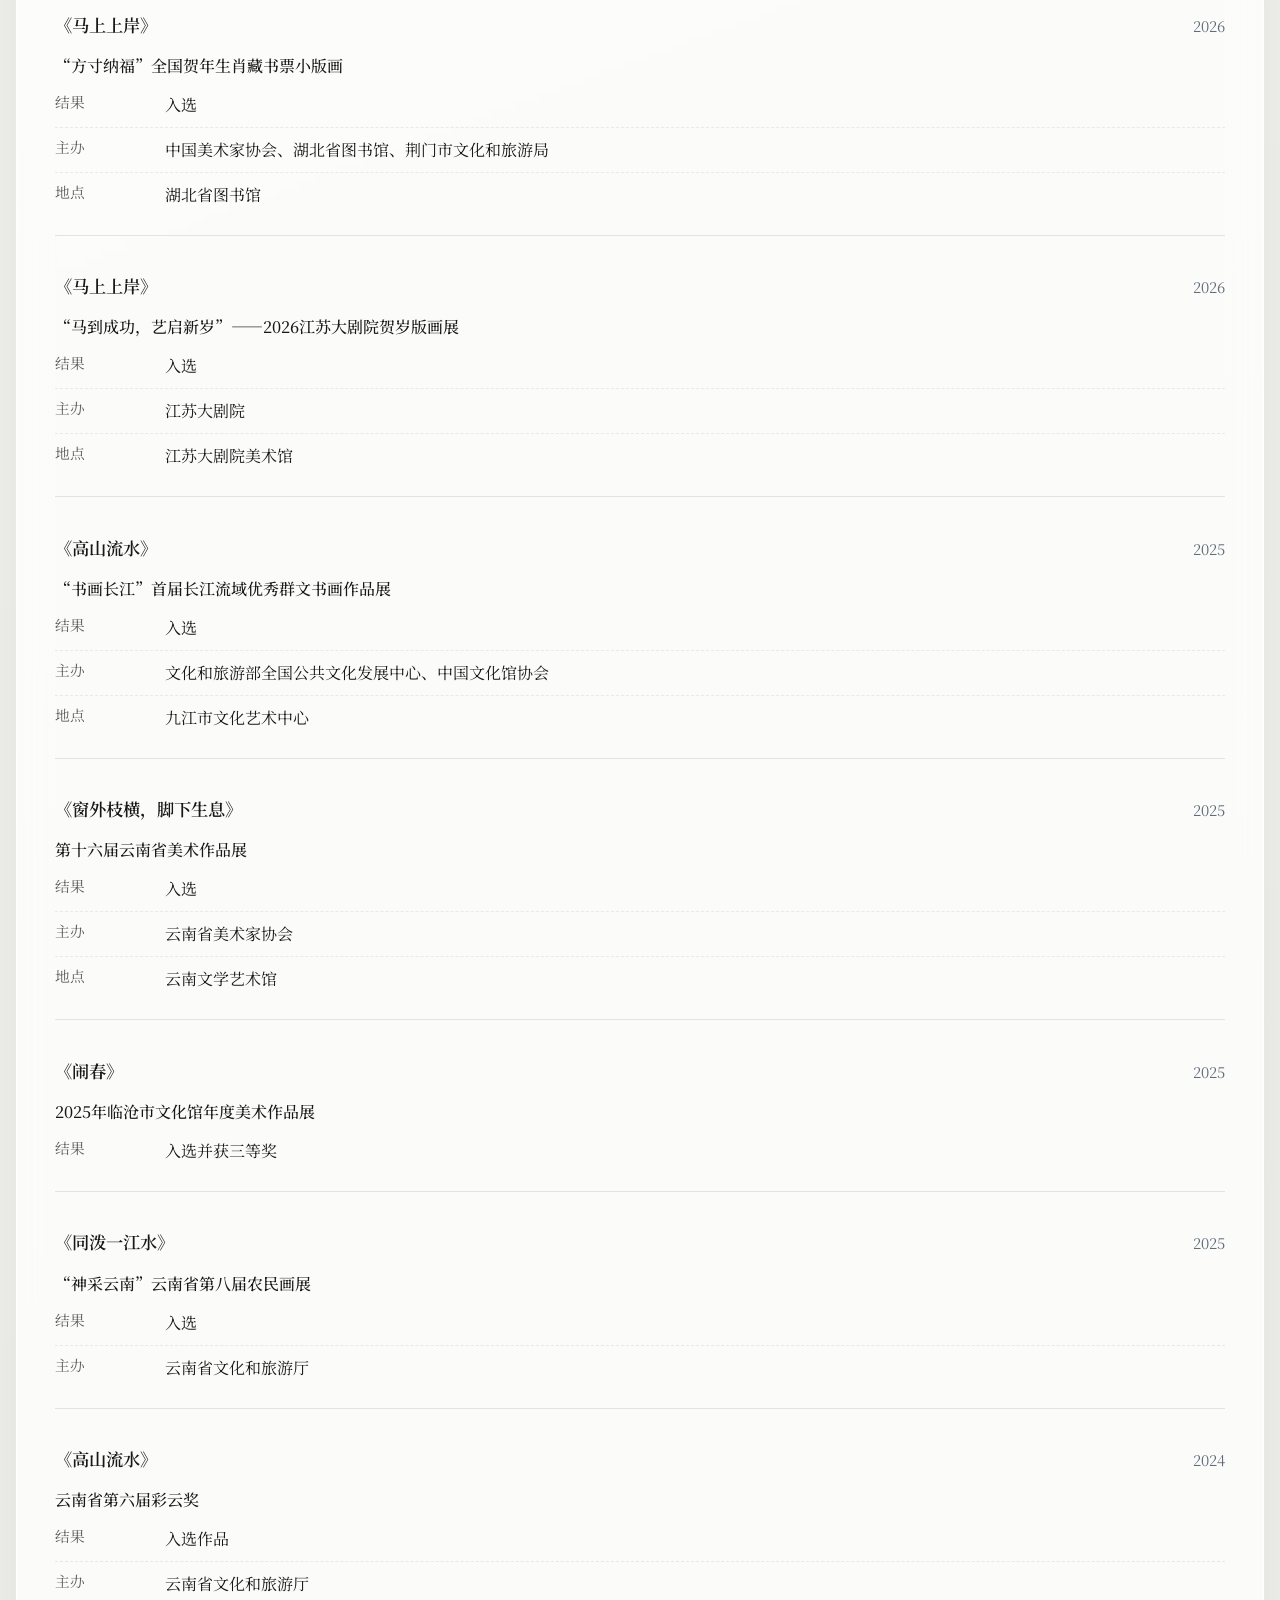
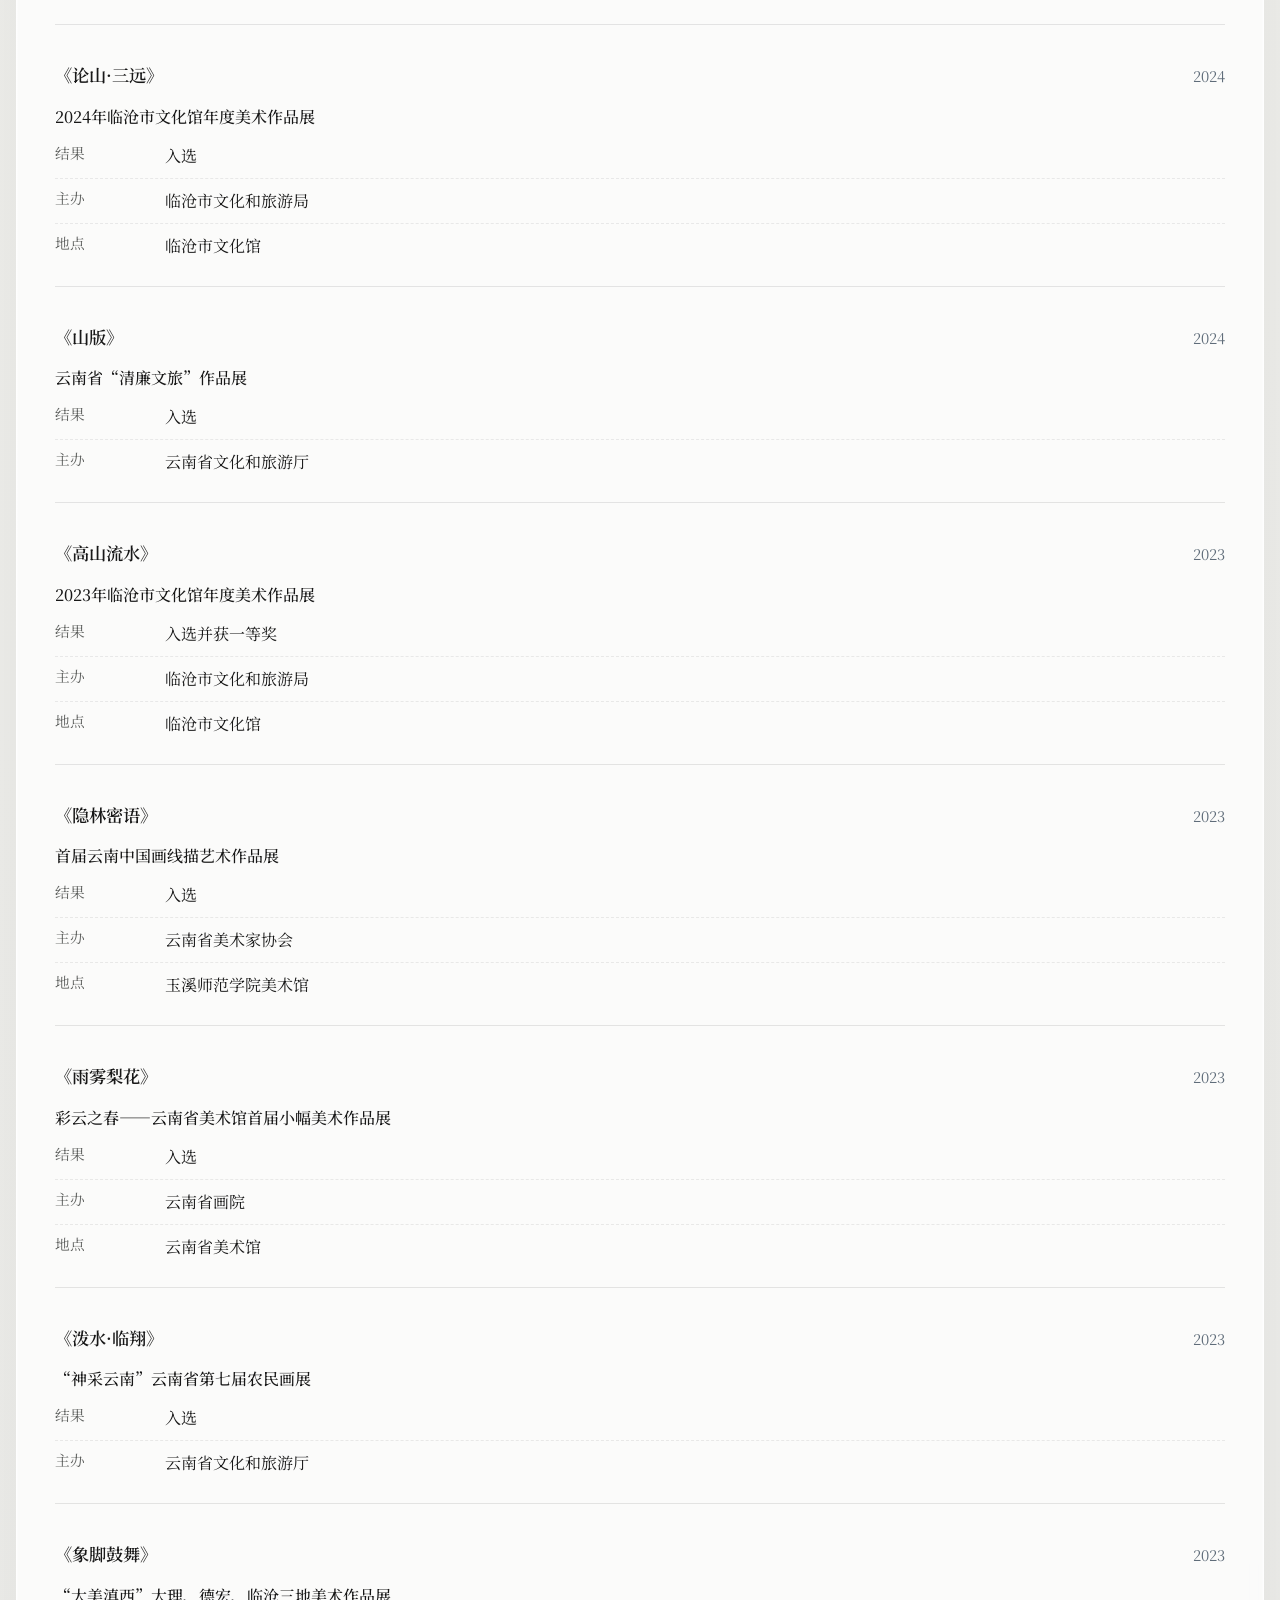
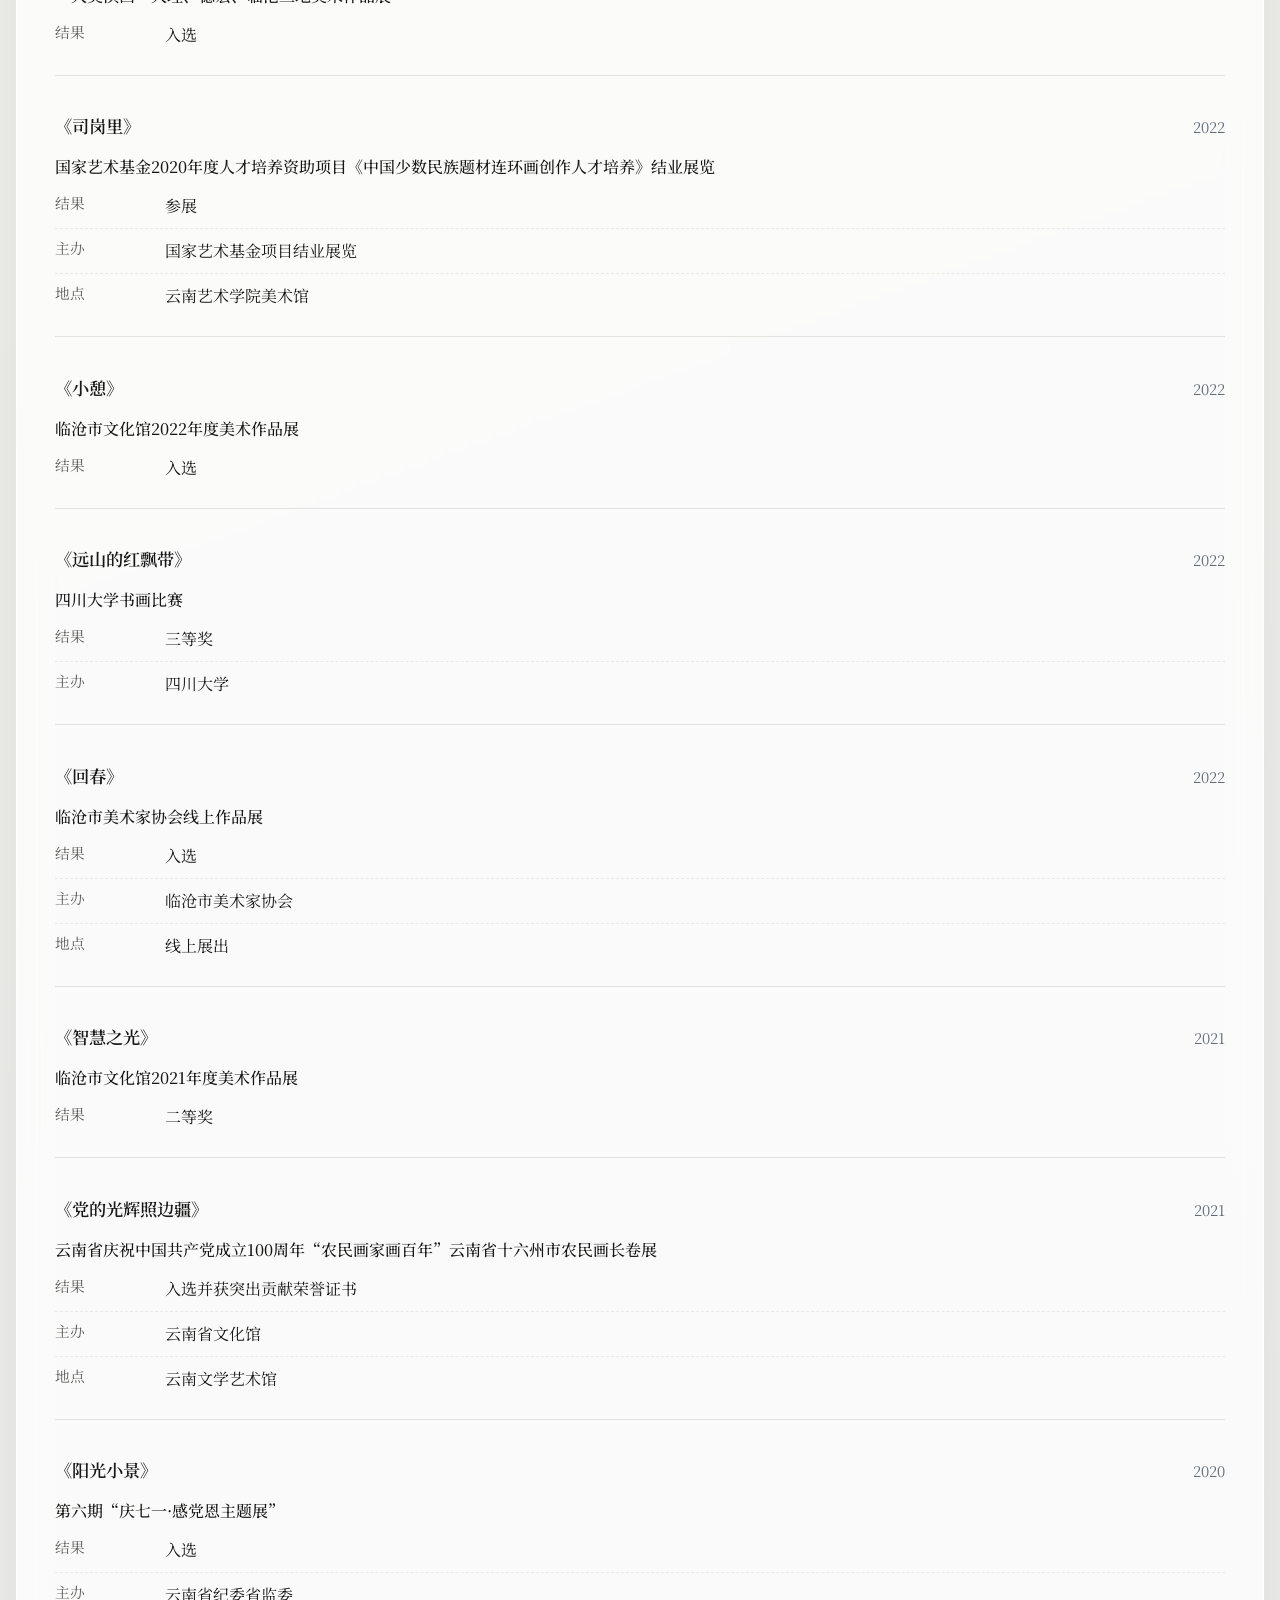
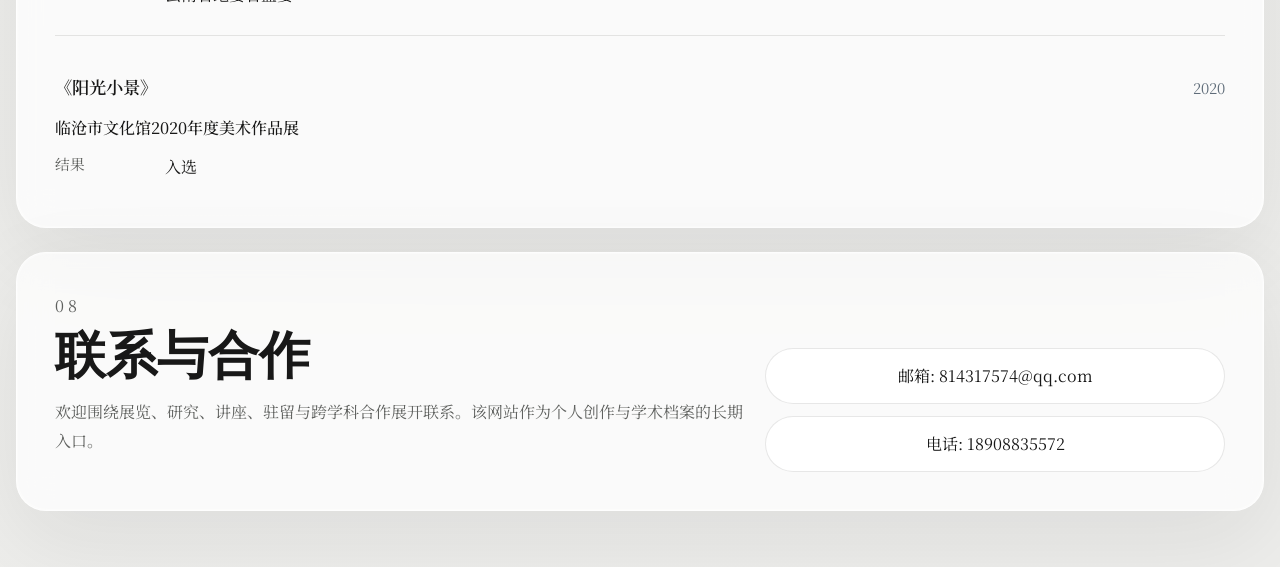
==== commit cd5a244f: "Add files via upload" ====
--- a/index.html
+++ b/index.html
@@ -136,11 +136,6 @@
             <p class="section-index">07</p>
             <h2 data-field="exhibitionsTitle"></h2>
           </div>
-          <div class="exhibition-feature">
-            <p class="feature-kicker" data-field="featureKicker"></p>
-            <h3 data-field="featureTitle"></h3>
-            <p data-field="featureBody"></p>
-          </div>
           <div class="timeline compact" id="exhibitions-list"></div>
         </section>
 
--- a/styles.css
+++ b/styles.css
@@ -154,6 +154,10 @@
   gap: 24px;
 }
 
+section[id] {
+  scroll-margin-top: 110px;
+}
+
 .panel {
   position: relative;
   overflow: hidden;
@@ -401,6 +405,40 @@
   margin: 0;
 }
 
+.timeline-details {
+  display: grid;
+  gap: 0;
+  margin: 2px 0 0;
+}
+
+.timeline-detail {
+  display: grid;
+  grid-template-columns: 96px 1fr;
+  gap: 14px;
+  padding: 8px 0;
+  border-top: 1px dashed rgba(24, 24, 24, 0.08);
+}
+
+.timeline-detail:first-child {
+  border-top: 0;
+  padding-top: 2px;
+}
+
+.timeline-detail-label,
+.timeline-detail-value {
+  margin: 0;
+}
+
+.timeline-detail-label {
+  color: var(--muted);
+  font-size: 0.92rem;
+}
+
+.timeline-detail-value {
+  color: var(--ink);
+  line-height: 1.75;
+}
+
 .split-columns {
   display: grid;
   grid-template-columns: 1fr 1fr;
@@ -662,7 +700,8 @@
   .quickfacts li,
   .timeline-head,
   .section-heading,
-  .detail-row {
+  .detail-row,
+  .timeline-detail {
     grid-template-columns: 1fr;
     display: grid;
   }
